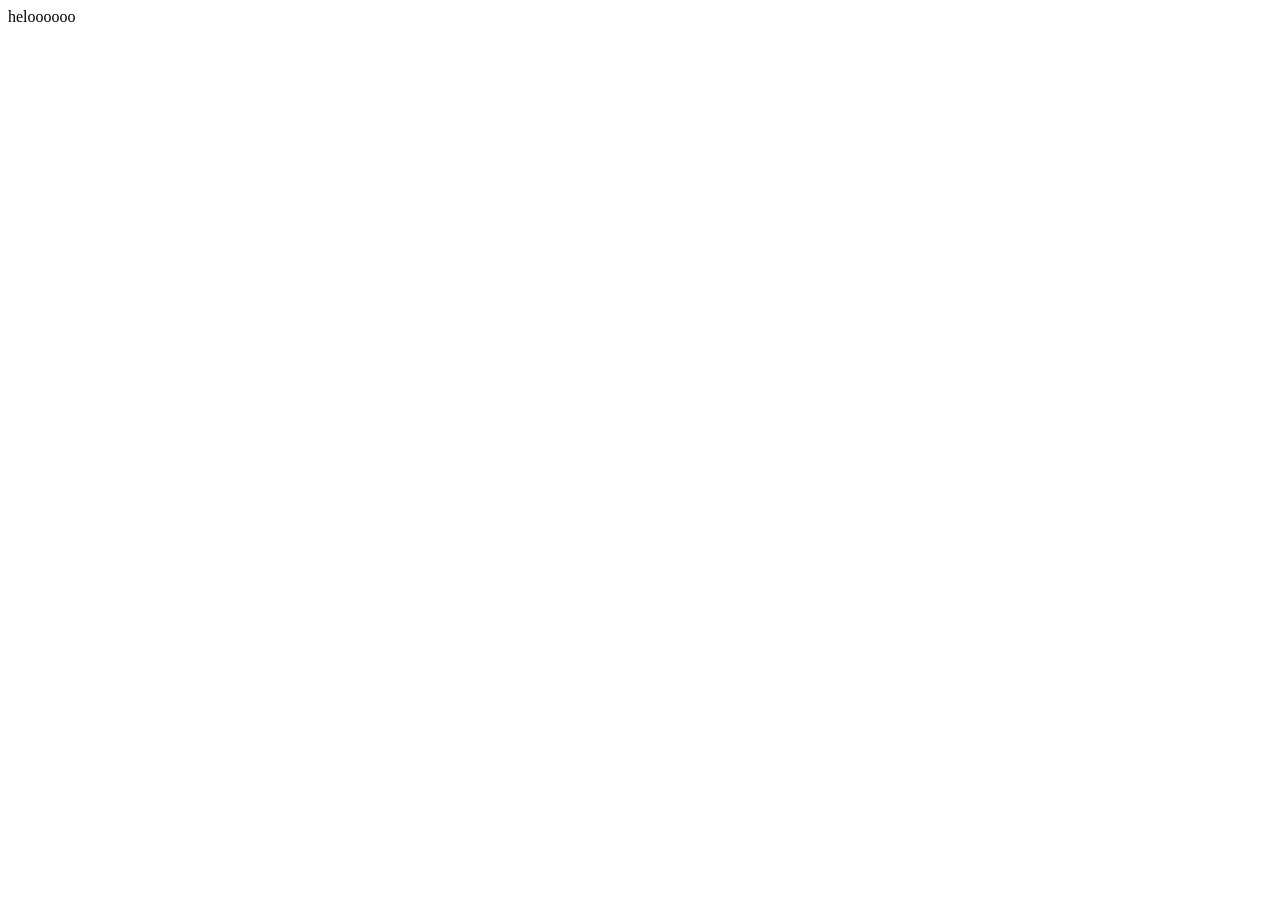
==== index.html @ d7112e8e "test" ====
<!DOCTYPE html>
<html lang="en">
<head>
    <meta charset="UTF-8">
    <meta name="viewport" content="width=device-width, initial-scale=1.0">
    <title>bootstrap vaja</title>
</head>
<body>
    heloooooo
</body>
</html>
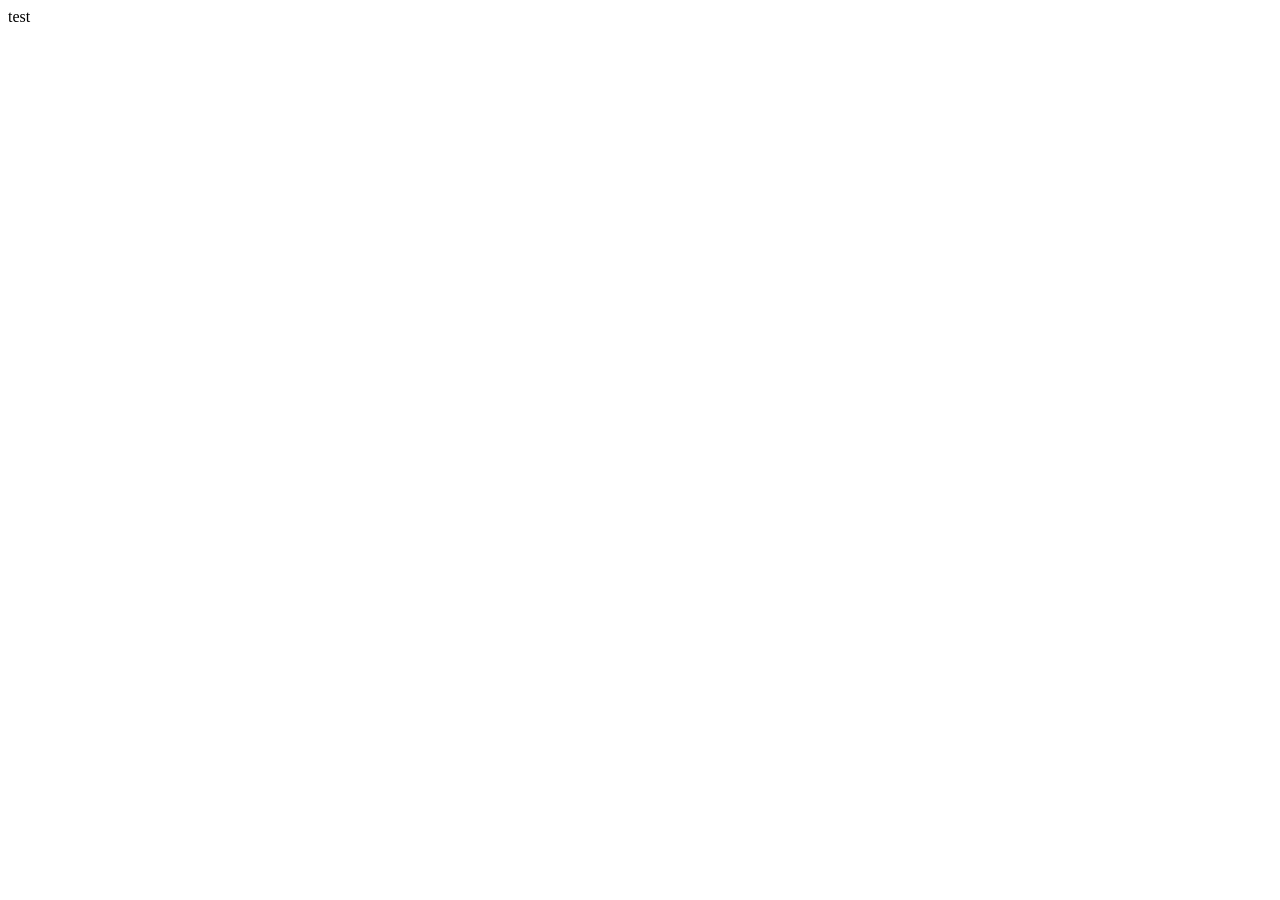
==== commit ebd56de4: "Update index.html" ====
--- a/index.html
+++ b/index.html
@@ -6,6 +6,6 @@
     <title>bootstrap vaja</title>
 </head>
 <body>
-    heloooooo
+    test
 </body>
 </html>
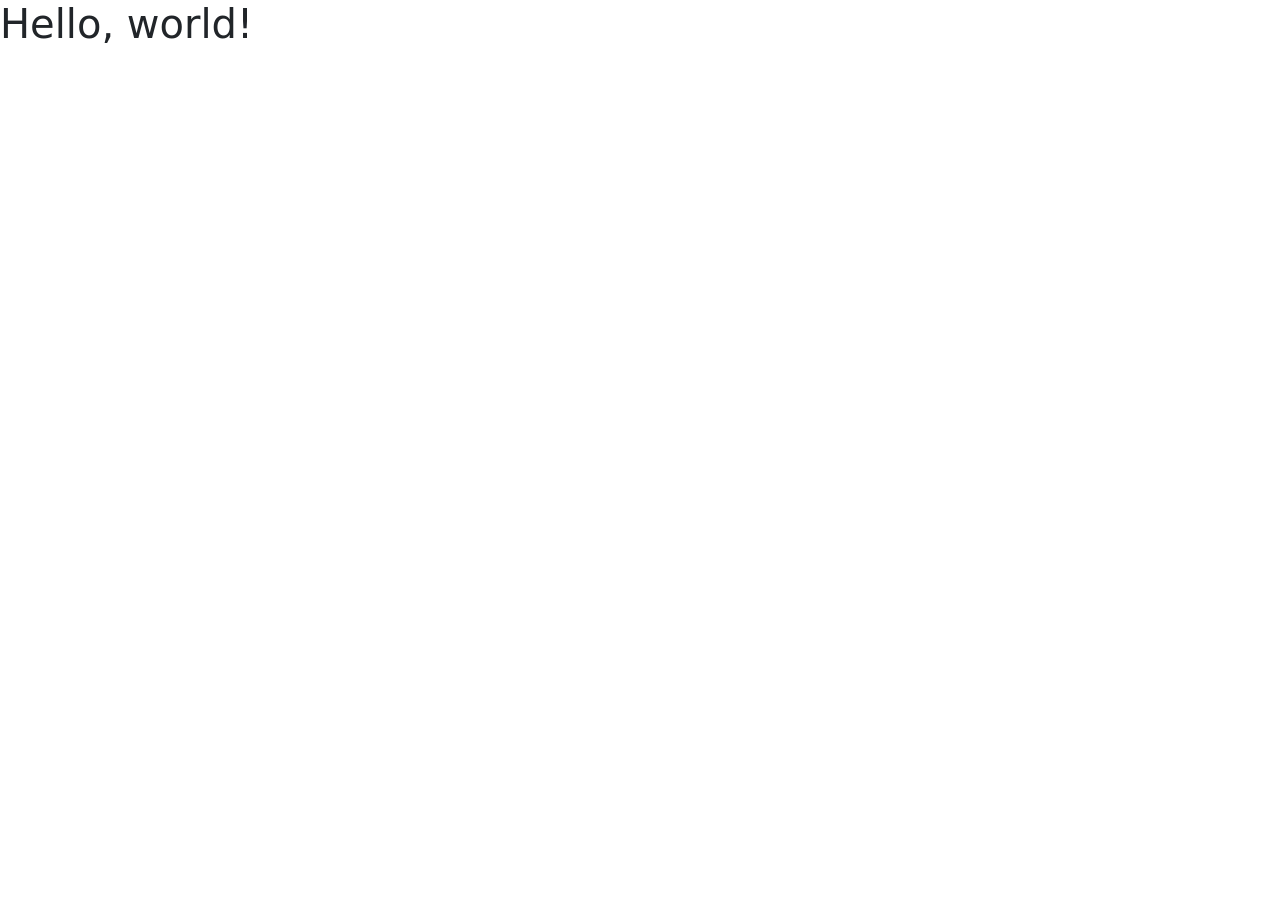
==== commit 15fb02b2: "začetek urejanja" ====
--- a/index.html
+++ b/index.html
@@ -1,11 +1,13 @@
-<!DOCTYPE html>
+<!doctype html>
 <html lang="en">
-<head>
-    <meta charset="UTF-8">
-    <meta name="viewport" content="width=device-width, initial-scale=1.0">
-    <title>bootstrap vaja</title>
-</head>
-<body>
-    test
-</body>
+  <head>
+    <meta charset="utf-8">
+    <meta name="viewport" content="width=device-width, initial-scale=1">
+    <title>Bootstrap demo</title>
+    <link href="https://cdn.jsdelivr.net/npm/bootstrap@5.3.8/dist/css/bootstrap.min.css" rel="stylesheet" integrity="sha384-sRIl4kxILFvY47J16cr9ZwB07vP4J8+LH7qKQnuqkuIAvNWLzeN8tE5YBujZqJLB" crossorigin="anonymous">
+  </head>
+  <body>
+    <h1>Hello, world!</h1>
+    <script src="https://cdn.jsdelivr.net/npm/bootstrap@5.3.8/dist/js/bootstrap.bundle.min.js" integrity="sha384-FKyoEForCGlyvwx9Hj09JcYn3nv7wiPVlz7YYwJrWVcXK/BmnVDxM+D2scQbITxI" crossorigin="anonymous"></script>
+  </body>
 </html>
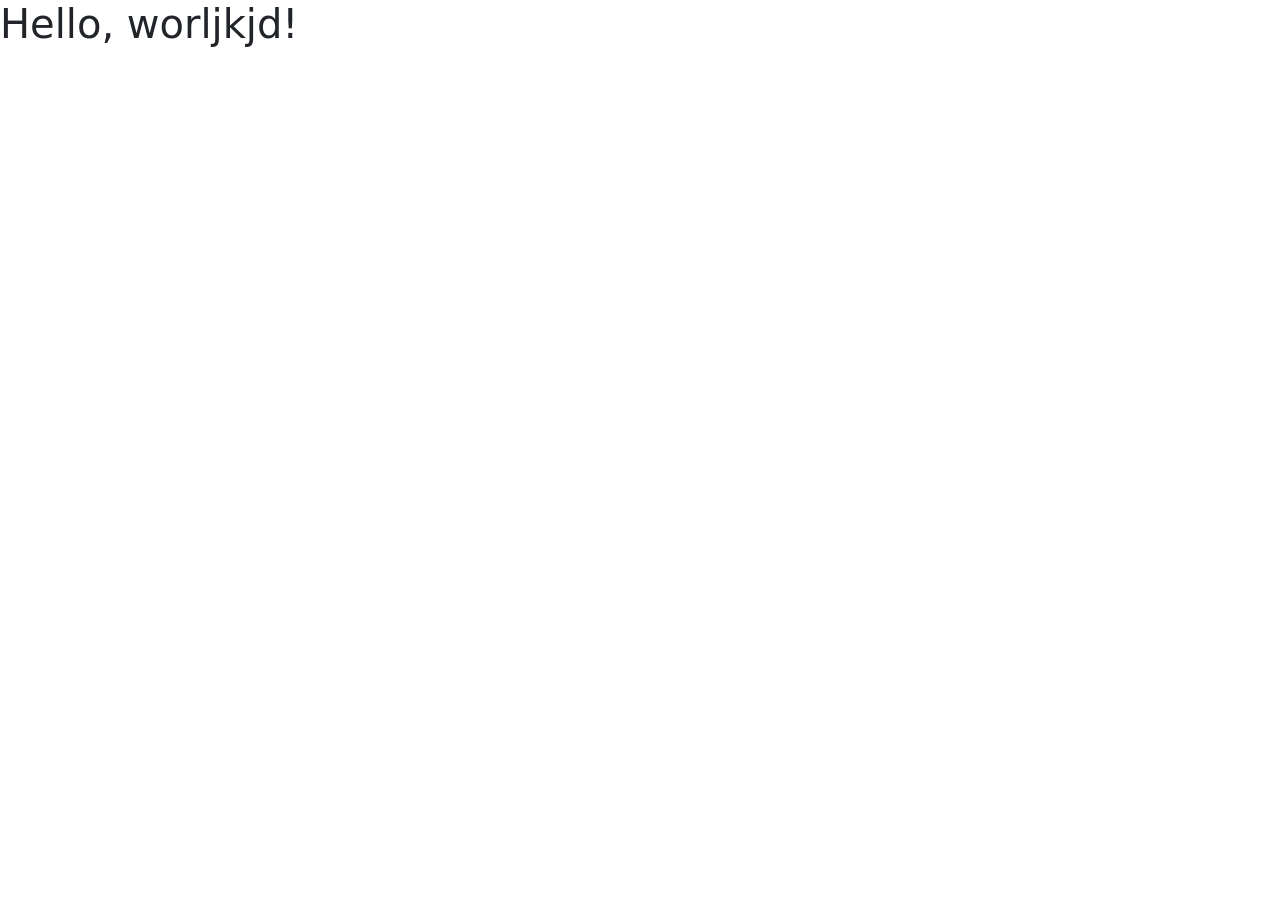
==== commit a9a1ec87: "test" ====
--- a/index.html
+++ b/index.html
@@ -7,7 +7,7 @@
     <link href="https://cdn.jsdelivr.net/npm/bootstrap@5.3.8/dist/css/bootstrap.min.css" rel="stylesheet" integrity="sha384-sRIl4kxILFvY47J16cr9ZwB07vP4J8+LH7qKQnuqkuIAvNWLzeN8tE5YBujZqJLB" crossorigin="anonymous">
   </head>
   <body>
-    <h1>Hello, world!</h1>
+    <h1>Hello, worljkjd!</h1>
     <script src="https://cdn.jsdelivr.net/npm/bootstrap@5.3.8/dist/js/bootstrap.bundle.min.js" integrity="sha384-FKyoEForCGlyvwx9Hj09JcYn3nv7wiPVlz7YYwJrWVcXK/BmnVDxM+D2scQbITxI" crossorigin="anonymous"></script>
   </body>
 </html>
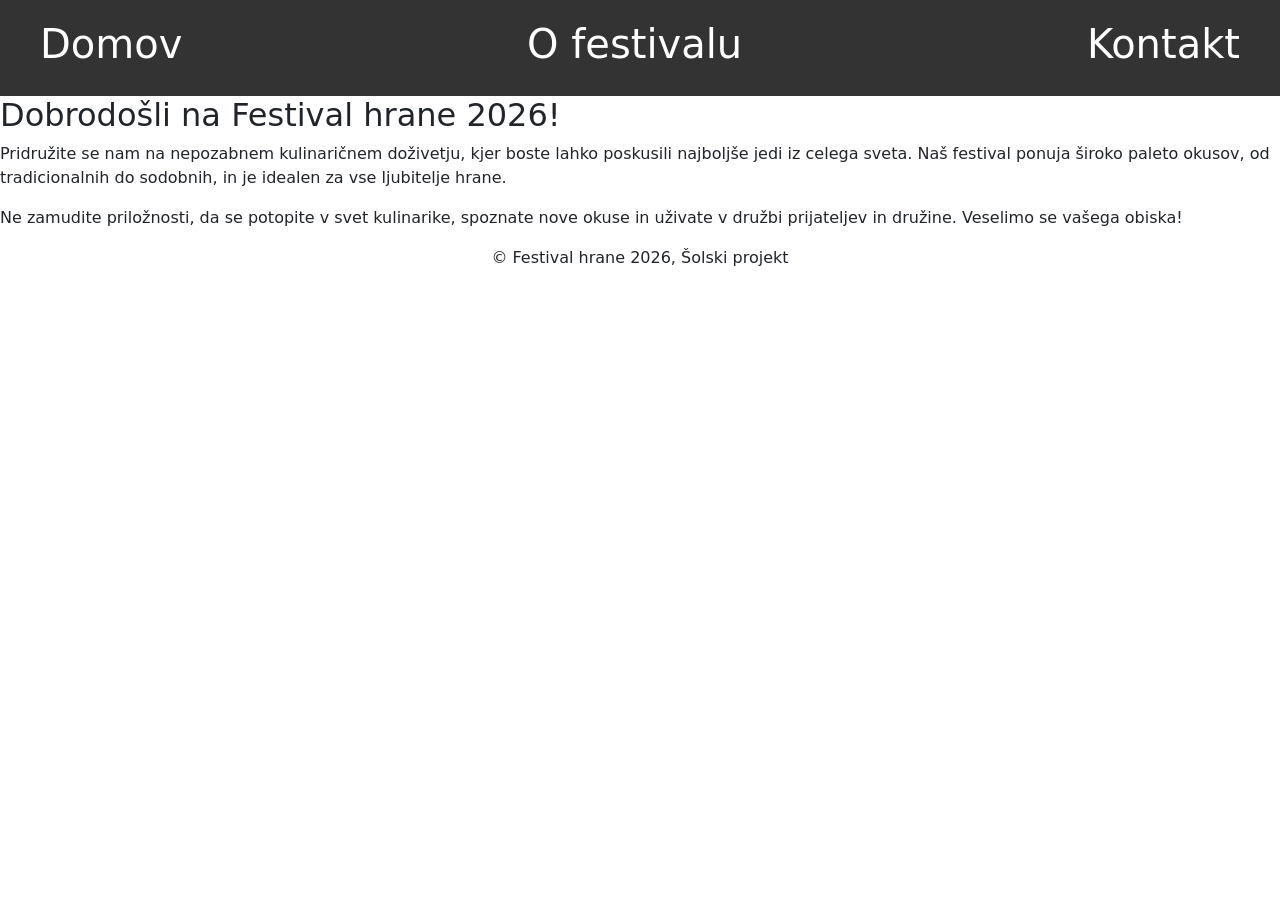
==== commit 5297283f: "update index, update css, dodan bootstrap preko povezave" ====
--- a/index.html
+++ b/index.html
@@ -3,11 +3,26 @@
   <head>
     <meta charset="utf-8">
     <meta name="viewport" content="width=device-width, initial-scale=1">
-    <title>Bootstrap demo</title>
+    <title>Festival hrane</title>
     <link href="https://cdn.jsdelivr.net/npm/bootstrap@5.3.8/dist/css/bootstrap.min.css" rel="stylesheet" integrity="sha384-sRIl4kxILFvY47J16cr9ZwB07vP4J8+LH7qKQnuqkuIAvNWLzeN8tE5YBujZqJLB" crossorigin="anonymous">
+    <link rel="stylesheet" href="style.css">
   </head>
   <body>
-    <h1>Hello, worljkjd!</h1>
+    <div class="navbar">
+        <h1><a href="index.html">Domov</a></h1>
+        <h1><a href="O festivalu.html">O festivalu</a></h1>
+        <h1><a href="Kontakt.html">Kontakt</a></h1>
+    </div>
+    <div>
+        <h2>Dobrodošli na Festival hrane 2026!</h2>
+        <p>Pridružite se nam na nepozabnem kulinaričnem doživetju, kjer boste lahko poskusili najboljše jedi iz celega sveta. Naš festival ponuja široko paleto okusov, od tradicionalnih do sodobnih, in je idealen za vse ljubitelje hrane.</p>
+        <p>Ne zamudite priložnosti, da se potopite v svet kulinarike, spoznate nove okuse in uživate v družbi prijateljev in družine. Veselimo se vašega obiska!</p>
+    </div>
+    <div class="footer">
+        <footer>
+            <p>© Festival hrane 2026, Šolski projekt</p>
+        </footer>
+    </div>
     <script src="https://cdn.jsdelivr.net/npm/bootstrap@5.3.8/dist/js/bootstrap.bundle.min.js" integrity="sha384-FKyoEForCGlyvwx9Hj09JcYn3nv7wiPVlz7YYwJrWVcXK/BmnVDxM+D2scQbITxI" crossorigin="anonymous"></script>
   </body>
 </html>
--- a/style.css
+++ b/style.css
@@ -0,0 +1,18 @@
+.navbar{
+    background-color: #333;
+    overflow: hidden;
+    padding: 20px;
+    position: sticky;
+    top: 0;
+
+}
+.navbar a{
+    color: white;
+    text-decoration: none;
+    padding: 20px;
+    
+}
+.footer{
+    text-align: center;
+    bottom: 0;
+}
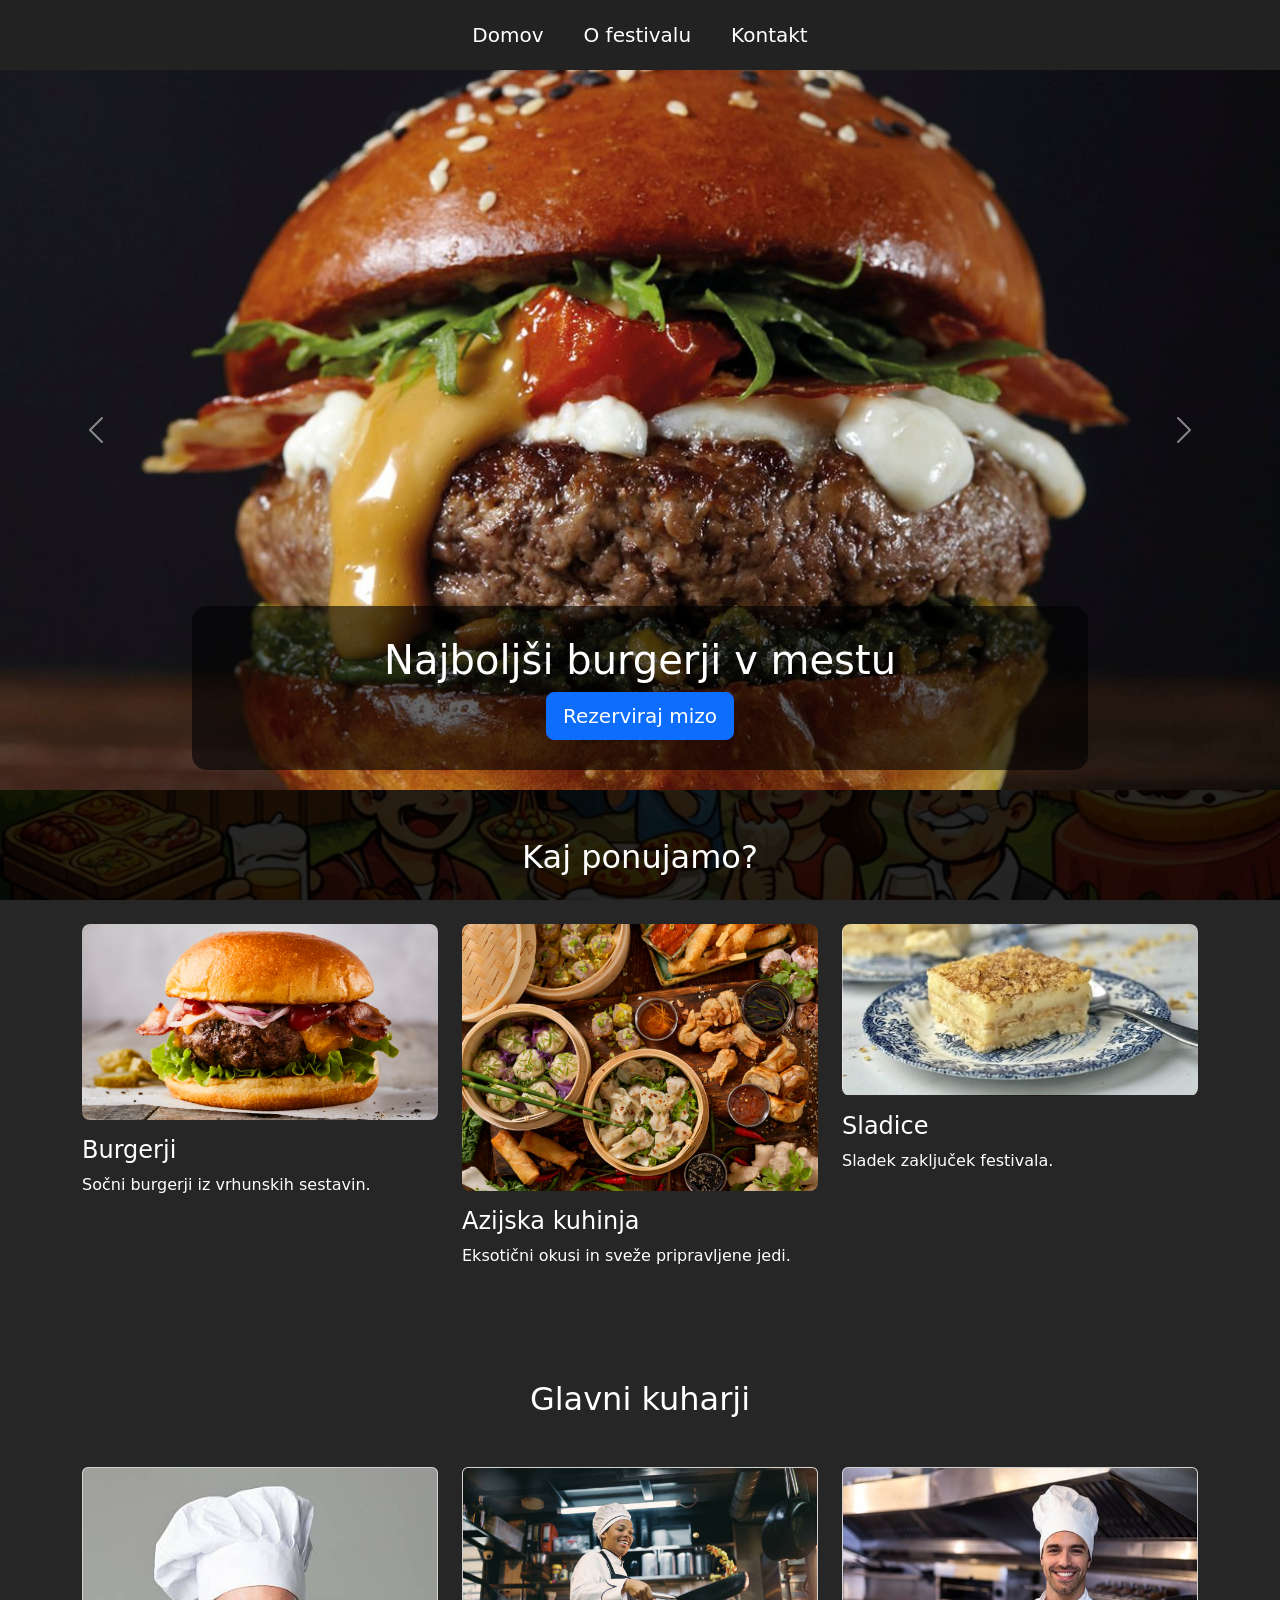
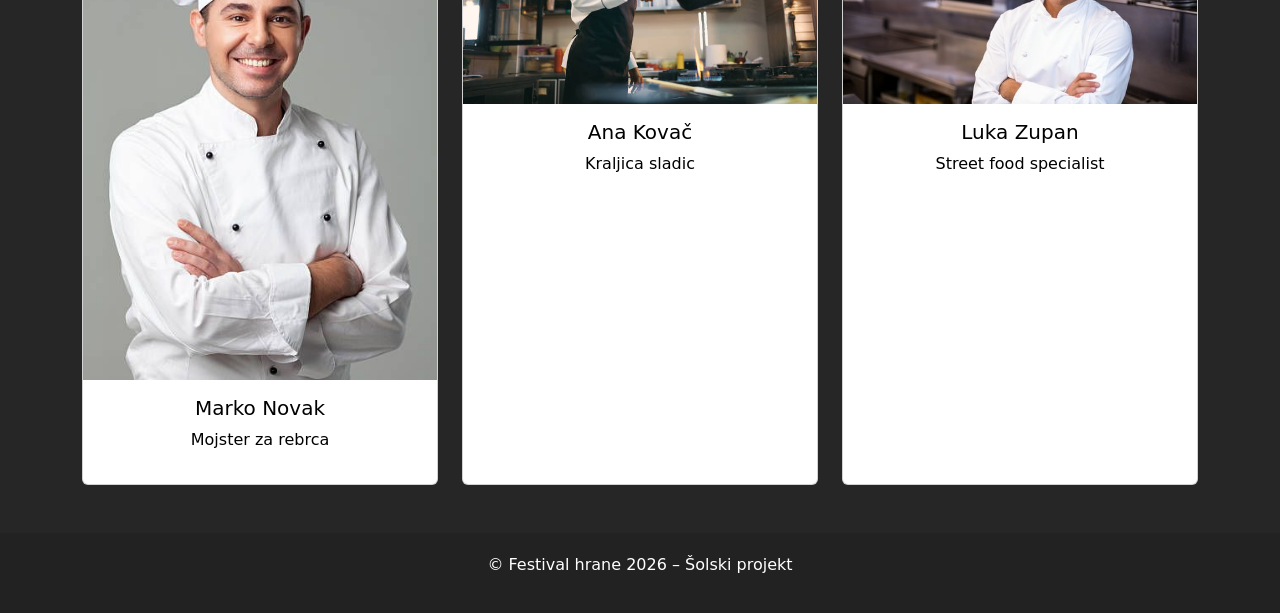
==== commit c7359d7c: "home page je dokončan, slike treba mal adjustat, bootstrap animcaije vse je dodano" ====
--- a/index.html
+++ b/index.html
@@ -1,28 +1,107 @@
 <!doctype html>
-<html lang="en">
-  <head>
-    <meta charset="utf-8">
-    <meta name="viewport" content="width=device-width, initial-scale=1">
-    <title>Festival hrane</title>
-    <link href="https://cdn.jsdelivr.net/npm/bootstrap@5.3.8/dist/css/bootstrap.min.css" rel="stylesheet" integrity="sha384-sRIl4kxILFvY47J16cr9ZwB07vP4J8+LH7qKQnuqkuIAvNWLzeN8tE5YBujZqJLB" crossorigin="anonymous">
-    <link rel="stylesheet" href="style.css">
-  </head>
-  <body>
-    <div class="navbar">
-        <h1><a href="index.html">Domov</a></h1>
-        <h1><a href="O festivalu.html">O festivalu</a></h1>
-        <h1><a href="Kontakt.html">Kontakt</a></h1>
+<html lang="sl">
+<head>
+  <meta charset="utf-8">
+  <meta name="viewport" content="width=device-width, initial-scale=1">
+  <title>Festival hrane</title>
+  <link href="https://cdn.jsdelivr.net/npm/bootstrap@5.3.8/dist/css/bootstrap.min.css" rel="stylesheet">
+  <link rel="stylesheet" href="style.css">
+</head>
+<body>
+  <div class="navbar-custom">
+    <a href="index.html">Domov</a>
+    <a href="#">O festivalu</a>
+    <a href="#">Kontakt</a>
+  </div>
+  <div class="vsebina p-0">
+    <div id="heroCarousel" class="carousel slide carousel-fade" data-bs-ride="carousel">
+      <div class="carousel-inner">
+        <div class="carousel-item active">
+          <img src="burgir.jpg" class="d-block w-100 hero-img">
+          <div class="carousel-caption">
+            <h1>Najboljši burgerji v mestu</h1>
+            <a href="#" class="btn btn-primary btn-lg">Rezerviraj mizo</a>
+          </div>
+        </div>
+        <div class="carousel-item">
+          <img src="župa.jpg" class="d-block w-100 hero-img">
+          <div class="carousel-caption">
+            <h1>Festival okusov</h1>
+            <a href="#" class="btn btn-warning btn-lg">Poglej ponudbo</a>
+          </div>
+        </div>
+        <div class="carousel-item">
+          <img src="caked.jpg" class="d-block w-100 hero-img">
+          <div class="carousel-caption">
+            <h1>Sladice brez greha</h1>
+            <a href="#" class="btn btn-success btn-lg">Poglej ponudbo</a>
+          </div>
+        </div>
+      </div>
+      <button class="carousel-control-prev" type="button" data-bs-target="#heroCarousel" data-bs-slide="prev">
+        <span class="carousel-control-prev-icon"></span>
+      </button>
+      <button class="carousel-control-next" type="button" data-bs-target="#heroCarousel" data-bs-slide="next">
+        <span class="carousel-control-next-icon"></span>
+      </button>
     </div>
-    <div>
-        <h2>Dobrodošli na Festival hrane 2026!</h2>
-        <p>Pridružite se nam na nepozabnem kulinaričnem doživetju, kjer boste lahko poskusili najboljše jedi iz celega sveta. Naš festival ponuja široko paleto okusov, od tradicionalnih do sodobnih, in je idealen za vse ljubitelje hrane.</p>
-        <p>Ne zamudite priložnosti, da se potopite v svet kulinarike, spoznate nove okuse in uživate v družbi prijateljev in družine. Veselimo se vašega obiska!</p>
-    </div>
-    <div class="footer">
-        <footer>
-            <p>© Festival hrane 2026, Šolski projekt</p>
-        </footer>
-    </div>
-    <script src="https://cdn.jsdelivr.net/npm/bootstrap@5.3.8/dist/js/bootstrap.bundle.min.js" integrity="sha384-FKyoEForCGlyvwx9Hj09JcYn3nv7wiPVlz7YYwJrWVcXK/BmnVDxM+D2scQbITxI" crossorigin="anonymous"></script>
-  </body>
-</html>+    <section class="container py-5">
+      <h2 class="text-center mb-5">Kaj ponujamo?</h2>
+      <div class="row g-4">
+        <div class="col-lg-4 col-md-6">
+          <img src="burgir22.jpg" class="img-fluid rounded-3 mb-3">
+          <h4>Burgerji</h4>
+          <p>Sočni burgerji iz vrhunskih sestavin.</p>
+        </div>
+        <div class="col-lg-4 col-md-6">
+          <img src="kitajc.jpg" class="img-fluid rounded-3 mb-3">
+          <h4>Azijska kuhinja</h4>
+          <p>Eksotični okusi in sveže pripravljene jedi.</p>
+        </div>
+        <div class="col-lg-4 col-md-6">
+          <img src="sladica.jpg" class="img-fluid rounded-3 mb-3">
+          <h4>Sladice</h4>
+          <p>Sladek zaključek festivala.</p>
+        </div>
+      </div>
+    </section>
+    <section class="container py-5">
+      <h2 class="text-center mb-5">Glavni kuharji</h2>
+      <div class="row g-4">
+        <div class="col-lg-4 col-md-6">
+          <div class="card h-100">
+            <img src="mare_šef.jpg" class="card-img-top">
+            <div class="card-body text-center">
+              <h5>Marko Novak</h5>
+              <p>Mojster za rebrca</p>
+            </div>
+          </div>
+        </div>
+        <div class="col-lg-4 col-md-6">
+          <div class="card h-100">
+            <img src="ančka_šef.jpg" class="card-img-top">
+            <div class="card-body text-center">
+              <h5>Ana Kovač</h5>
+              <p>Kraljica sladic</p>
+            </div>
+          </div>
+        </div>
+        <div class="col-lg-4 col-md-6">
+          <div class="card h-100">
+            <img src="lukec_šef7.jpg" class="card-img-top">
+            <div class="card-body text-center">
+              <h5>Luka Zupan</h5>
+              <p>Street food specialist</p>
+            </div>
+          </div>
+        </div>
+      </div>
+    </section>
+  </div>
+  <footer class="footer">
+    <p>© Festival hrane 2026 – Šolski projekt</p>
+  </footer>
+  <script src="https://cdn.jsdelivr.net/npm/bootstrap@5.3.8/dist/js/bootstrap.bundle.min.js"></script>
+
+</body>
+</html>
--- a/style.css
+++ b/style.css
@@ -1,18 +1,48 @@
-.navbar{
-    background-color: #333;
-    overflow: hidden;
-    padding: 20px;
-    position: sticky;
-    top: 0;
+body {
+  background-image: url('background.png');
+  background-size: cover;
+  background-attachment: fixed;
+  color: white;
+  margin: 0;
+}
+.navbar-custom {
+  background-color: #222;
+  padding: 20px;
+  display: flex;
+  justify-content: center;
+  gap: 40px;
+  position: sticky;
+  top: 0;
+  z-index: 1000;
+}
 
+.navbar-custom a {
+  color: white;
+  text-decoration: none;
+  font-size: 20px;
 }
-.navbar a{
-    color: white;
-    text-decoration: none;
-    padding: 20px;
-    
+
+.navbar-custom a:hover {
+  text-decoration: underline;
 }
-.footer{
-    text-align: center;
-    bottom: 0;
+.vsebina {
+  background-color: rgba(0, 0, 0, 0.85);
 }
+.hero-img {
+  height: 80vh;
+  object-fit: cover;
+}
+
+.carousel-caption {
+  background: rgba(0,0,0,0.6);
+  padding: 30px;
+  border-radius: 15px;
+}
+.card {
+  color: black;
+}
+.footer {
+  background-color: #222;
+  text-align: center;
+  padding: 20px;
+}
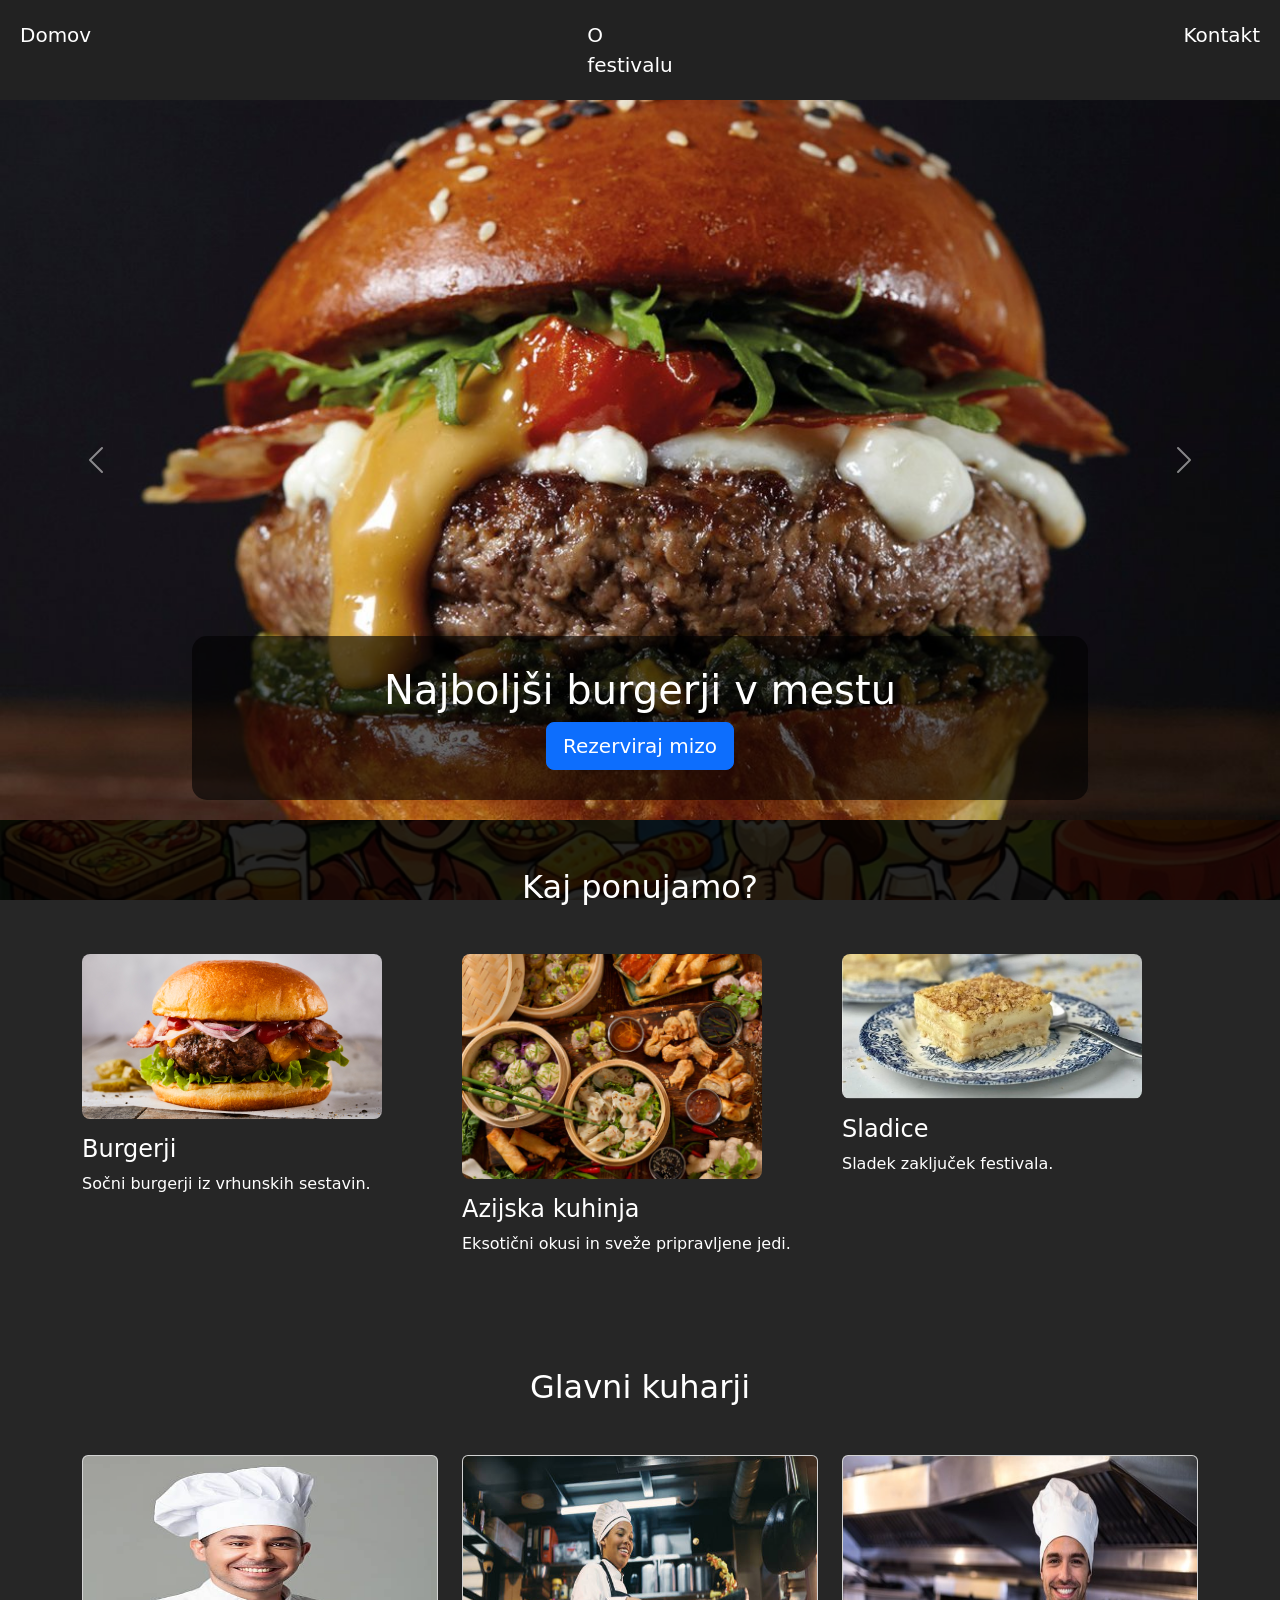
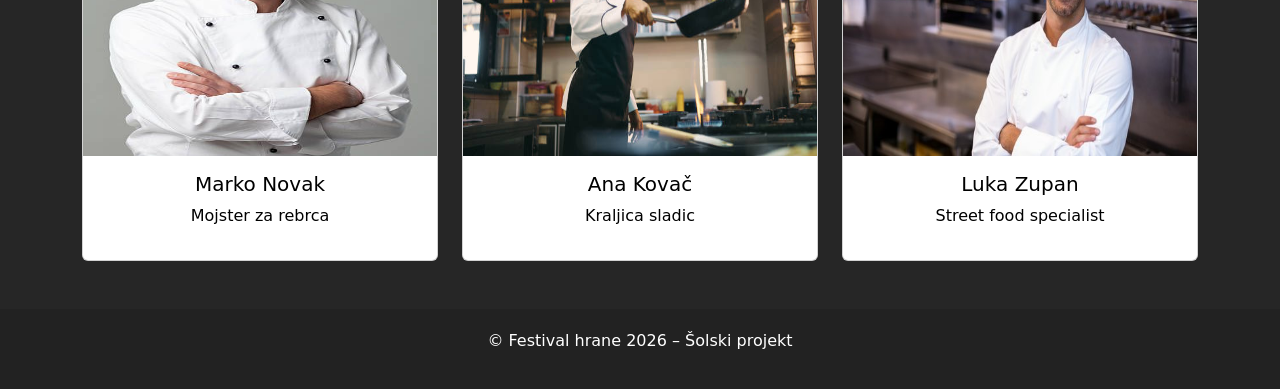
==== commit ab54869e: "dodal o festivalu, fix: footer, sliko, style" ====
--- a/index.html
+++ b/index.html
@@ -10,8 +10,8 @@
 <body>
   <div class="navbar-custom">
     <a href="index.html">Domov</a>
-    <a href="#">O festivalu</a>
-    <a href="#">Kontakt</a>
+    <a href="o-festivalu.html">O festivalu</a>
+    <a href="kontakt.html">Kontakt</a>
   </div>
   <div class="vsebina p-0">
     <div id="heroCarousel" class="carousel slide carousel-fade" data-bs-ride="carousel">
--- a/style.css
+++ b/style.css
@@ -10,7 +10,7 @@
   padding: 20px;
   display: flex;
   justify-content: center;
-  gap: 40px;
+  gap: 40%;
   position: sticky;
   top: 0;
   z-index: 1000;
@@ -44,5 +44,9 @@
 .footer {
   background-color: #222;
   text-align: center;
-  padding: 20px;
+  padding: 20px; 
 }
+img {
+  height: 300px;
+  width: 300px;
+}
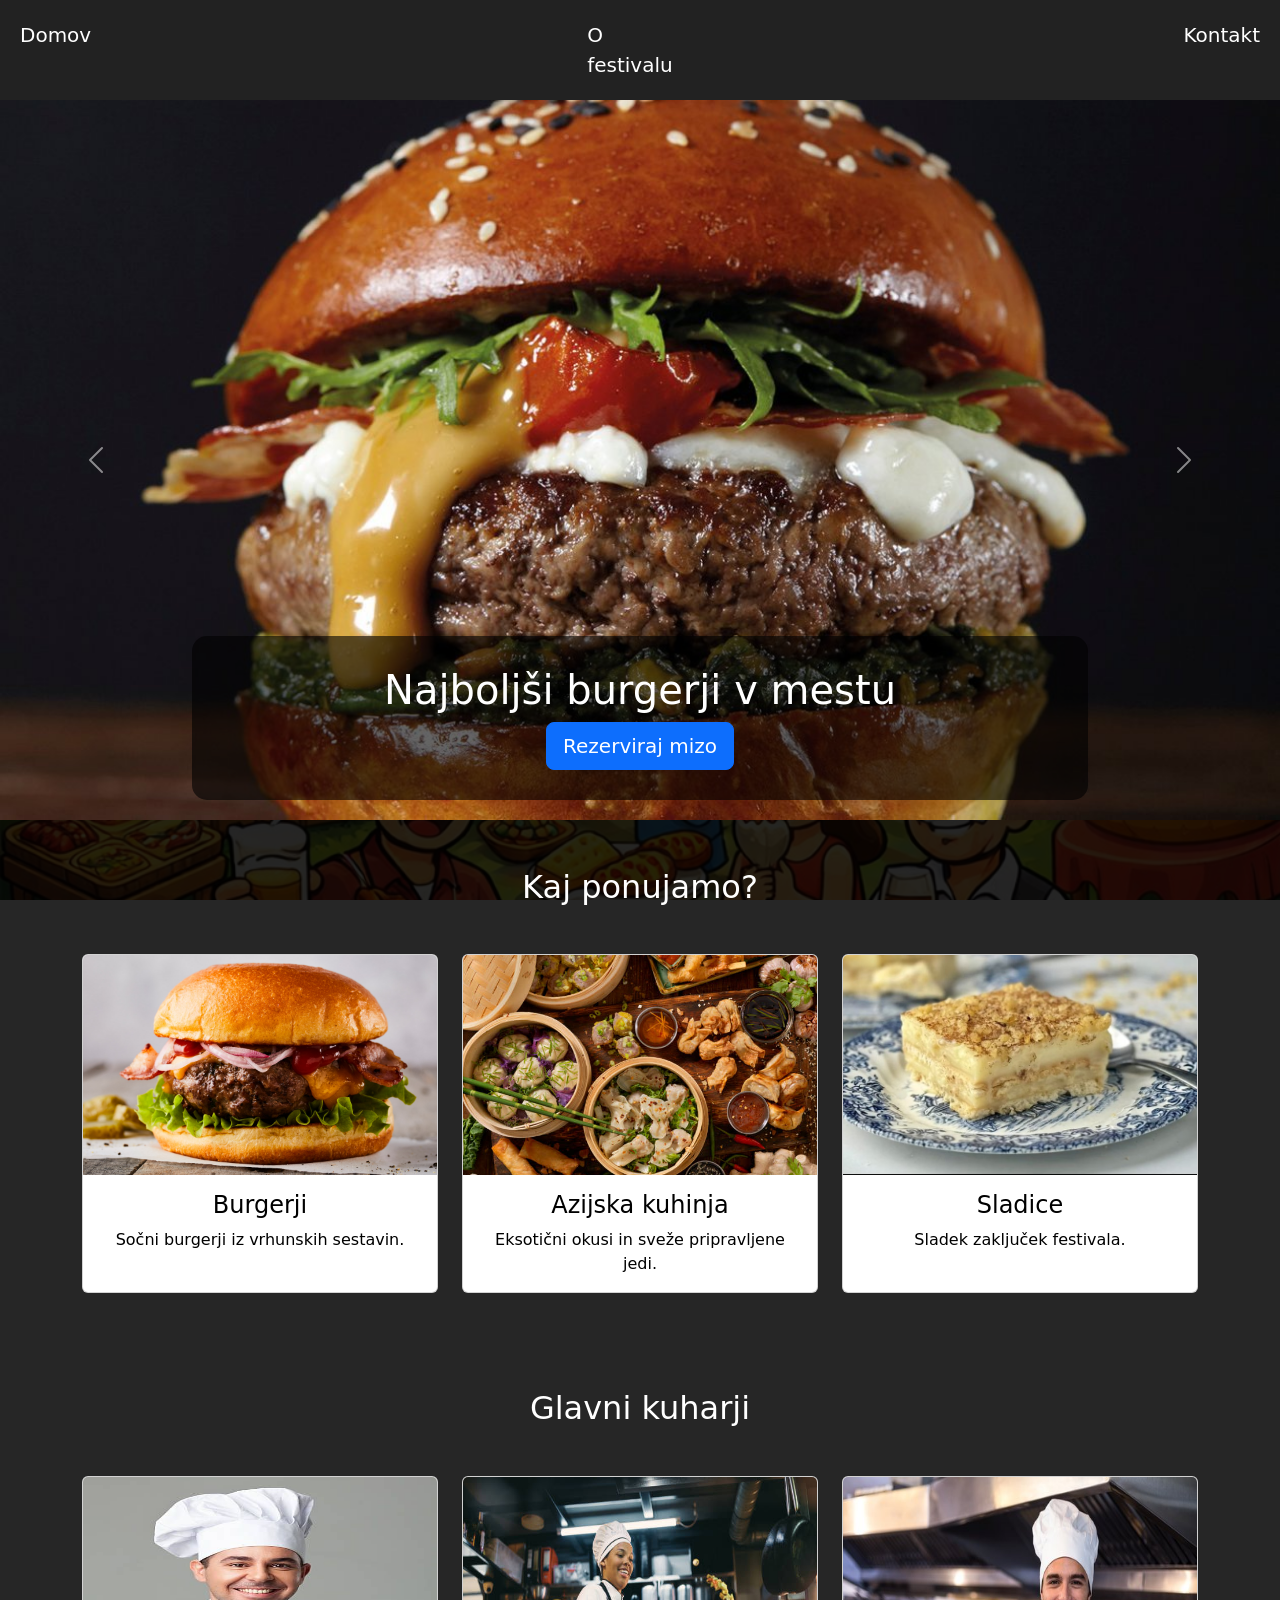
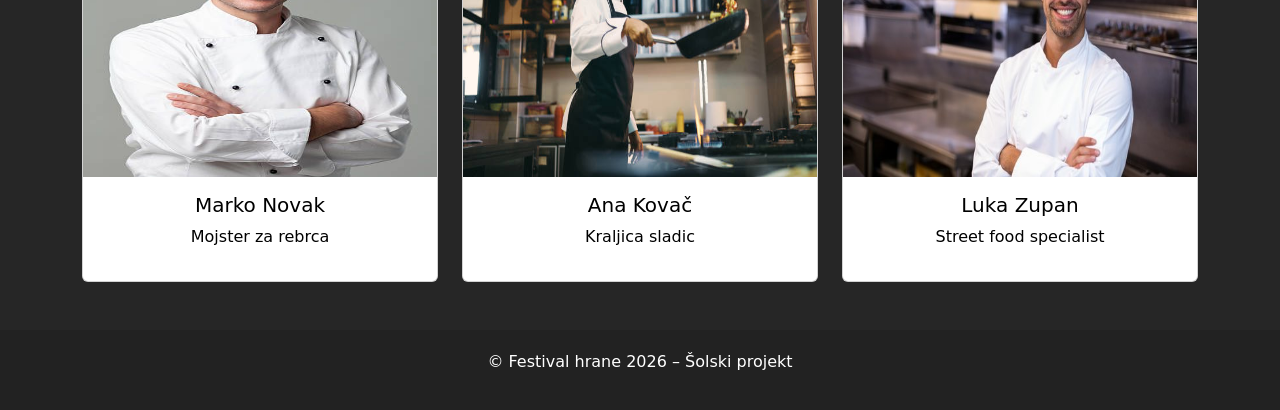
==== commit bde1fbd3: "dodan kontakt, popravljena stran "o festivalu"" ====
--- a/index.html
+++ b/index.html
@@ -20,21 +20,21 @@
           <img src="burgir.jpg" class="d-block w-100 hero-img">
           <div class="carousel-caption">
             <h1>Najboljši burgerji v mestu</h1>
-            <a href="#" class="btn btn-primary btn-lg">Rezerviraj mizo</a>
+            <a href="kontakt.html" class="btn btn-primary btn-lg">Rezerviraj mizo</a>
           </div>
         </div>
         <div class="carousel-item">
           <img src="župa.jpg" class="d-block w-100 hero-img">
           <div class="carousel-caption">
             <h1>Festival okusov</h1>
-            <a href="#" class="btn btn-warning btn-lg">Poglej ponudbo</a>
+            <a href="kontakt.html" class="btn btn-warning btn-lg">Rezerviraj mizo</a>
           </div>
         </div>
         <div class="carousel-item">
           <img src="caked.jpg" class="d-block w-100 hero-img">
           <div class="carousel-caption">
             <h1>Sladice brez greha</h1>
-            <a href="#" class="btn btn-success btn-lg">Poglej ponudbo</a>
+            <a href="kontakt.html" class="btn btn-success btn-lg">Rezerviraj mizo</a>
           </div>
         </div>
       </div>
@@ -46,25 +46,43 @@
       </button>
     </div>
     <section class="container py-5">
-      <h2 class="text-center mb-5">Kaj ponujamo?</h2>
-      <div class="row g-4">
-        <div class="col-lg-4 col-md-6">
-          <img src="burgir22.jpg" class="img-fluid rounded-3 mb-3">
-          <h4>Burgerji</h4>
-          <p>Sočni burgerji iz vrhunskih sestavin.</p>
-        </div>
-        <div class="col-lg-4 col-md-6">
-          <img src="kitajc.jpg" class="img-fluid rounded-3 mb-3">
-          <h4>Azijska kuhinja</h4>
-          <p>Eksotični okusi in sveže pripravljene jedi.</p>
-        </div>
-        <div class="col-lg-4 col-md-6">
-          <img src="sladica.jpg" class="img-fluid rounded-3 mb-3">
-          <h4>Sladice</h4>
-          <p>Sladek zaključek festivala.</p>
+  <h2 class="text-center mb-5">Kaj ponujamo?</h2>
+  <div class="row g-4">
+    <div class="col-lg-4 col-md-6">
+      <div class="card h-100 text-center">
+        <img src="burgir22.jpg" class="card-img-top ponudba-img">
+        <div class="card-body">
+          <h4 class="card-title">Burgerji</h4>
+          <p class="card-text">
+            Sočni burgerji iz vrhunskih sestavin.
+          </p>
         </div>
       </div>
-    </section>
+    </div>
+    <div class="col-lg-4 col-md-6">
+      <div class="card h-100 text-center">
+        <img src="kitajc.jpg" class="card-img-top ponudba-img">
+        <div class="card-body">
+          <h4 class="card-title">Azijska kuhinja</h4>
+          <p class="card-text">
+            Eksotični okusi in sveže pripravljene jedi.
+          </p>
+        </div>
+      </div>
+    </div>
+    <div class="col-lg-4 col-md-6">
+      <div class="card h-100 text-center">
+        <img src="sladica.jpg" class="card-img-top ponudba-img">
+        <div class="card-body">
+          <h4 class="card-title">Sladice</h4>
+          <p class="card-text">
+            Sladek zaključek festivala.
+          </p>
+        </div>
+      </div>
+    </div>
+  </div>
+</section>
     <section class="container py-5">
       <h2 class="text-center mb-5">Glavni kuharji</h2>
       <div class="row g-4">
--- a/style.css
+++ b/style.css
@@ -15,13 +15,11 @@
   top: 0;
   z-index: 1000;
 }
-
 .navbar-custom a {
   color: white;
   text-decoration: none;
   font-size: 20px;
 }
-
 .navbar-custom a:hover {
   text-decoration: underline;
 }
@@ -32,7 +30,6 @@
   height: 80vh;
   object-fit: cover;
 }
-
 .carousel-caption {
   background: rgba(0,0,0,0.6);
   padding: 30px;
@@ -50,3 +47,7 @@
   height: 300px;
   width: 300px;
 }
+.ponudba-img {
+  height: 220px;
+  object-fit: cover;
+}
